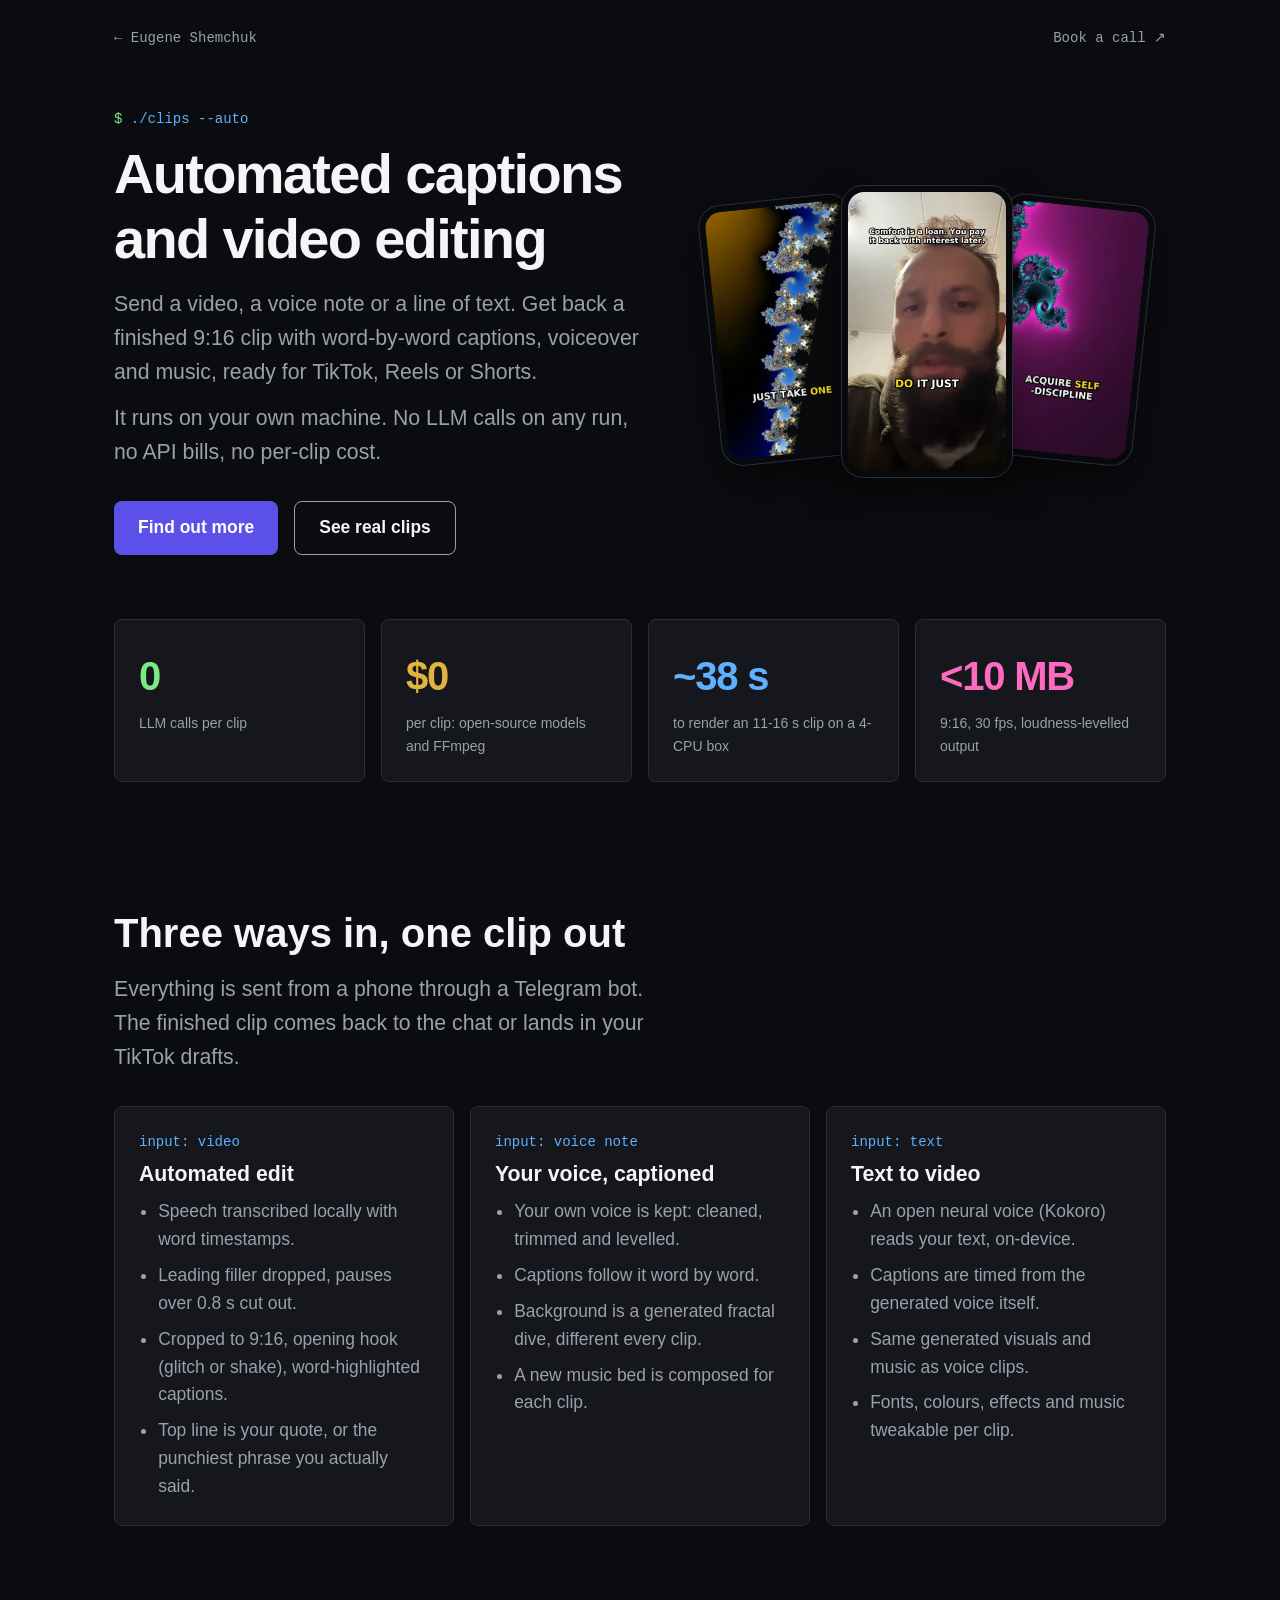
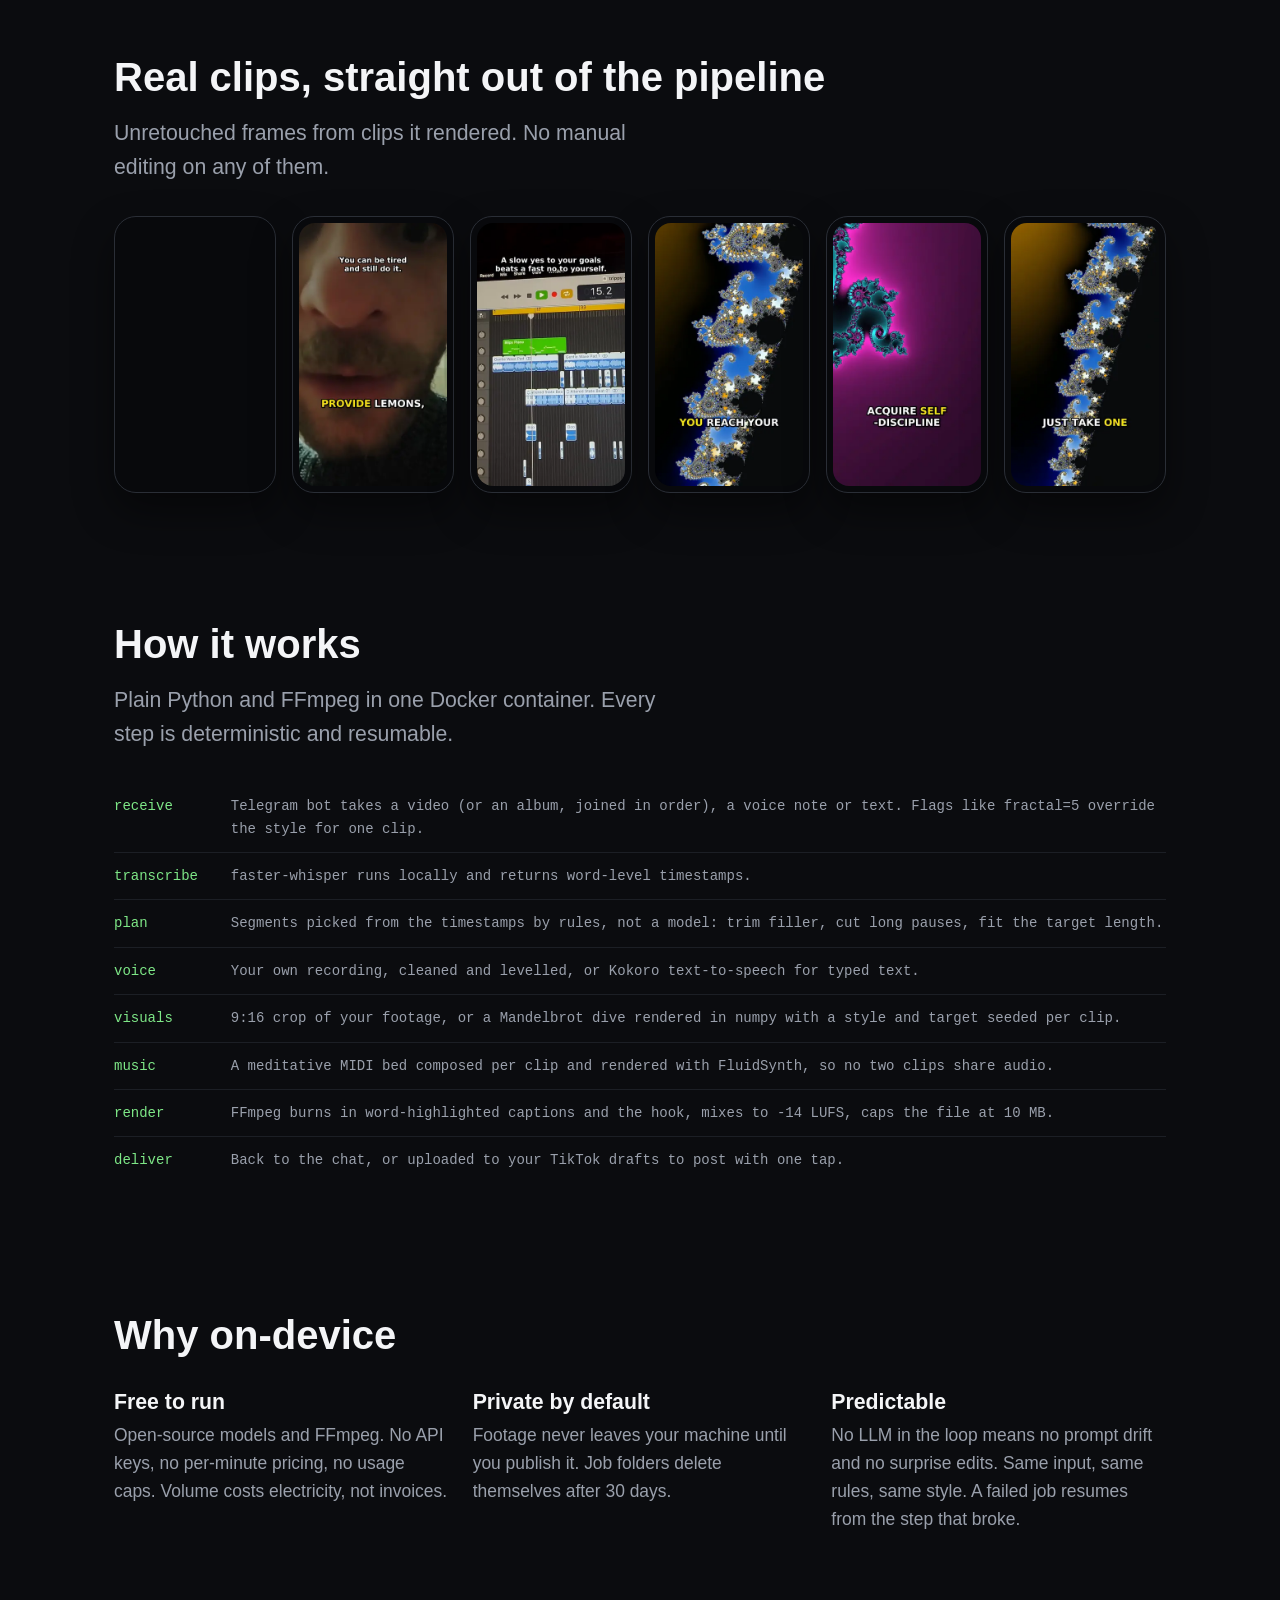
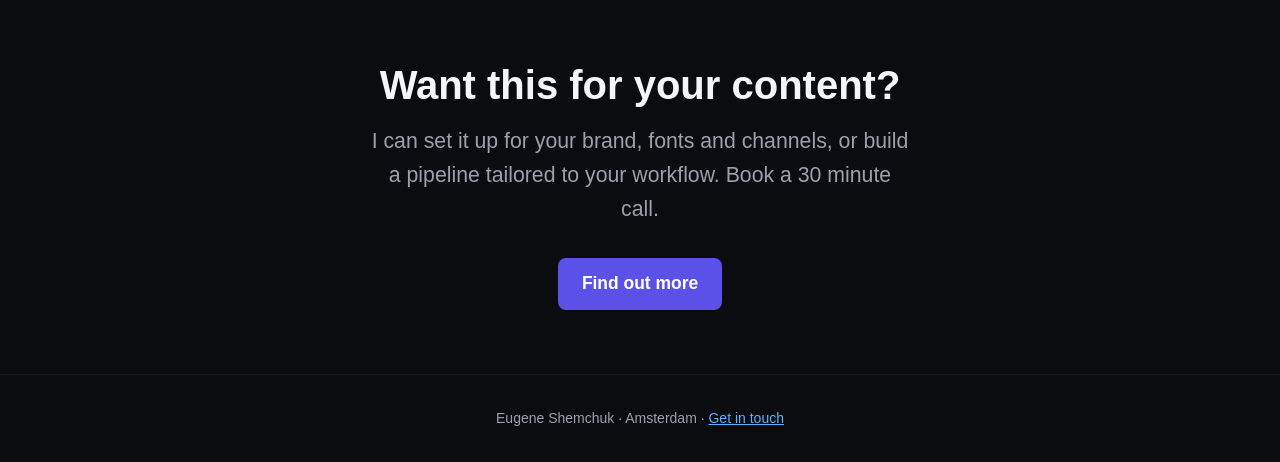
==== clips/index.html @ 726ed142 "Add automated captions card and clips landing page; rename Space mini-game to Pixel Voyager Co-Autho" ====
<!doctype html>
<html lang="en">
<head>
  <meta charset="utf-8" />
  <meta name="viewport" content="width=device-width, initial-scale=1" />
  <title>Automated captions and video editing · Eugene Shemchuk</title>
  <meta name="description" content="An on-device pipeline that turns a video, a voice note or a line of text into a finished vertical clip with word-by-word captions, voiceover and music. No LLM calls and no per-clip cost." />
  <link rel="canonical" href="https://eugeneshemchuk.github.io/Portfolio/clips/" />
  <meta property="og:type" content="website" />
  <meta property="og:title" content="Automated captions and video editing" />
  <meta property="og:description" content="Video, voice or text in. Captioned, edited vertical clip out. Runs on-device, no LLM calls, no per-clip cost." />
  <meta property="og:url" content="https://eugeneshemchuk.github.io/Portfolio/clips/" />
  <meta property="og:image" content="https://eugeneshemchuk.github.io/Portfolio/assets/img/clips/card-960.webp" />
  <link rel="stylesheet" href="../css/tokens.css" />
  <link rel="stylesheet" href="../css/base.css" />
  <style>
    .top { display: flex; align-items: center; justify-content: space-between; gap: var(--space-4); max-width: var(--content-max-width); margin-inline: auto; padding: var(--space-4) var(--gutter); }
    .back { display: inline-flex; align-items: center; min-height: 44px; font-family: var(--font-mono); font-size: var(--fs-sm); color: var(--color-text-muted); text-decoration: none; }
    .back:hover { color: var(--color-text); }
    main section { padding-block: var(--space-8); }
    h2 { font-size: var(--fs-xl); margin-bottom: var(--space-4); }
    .lede { color: var(--color-text-muted); font-size: var(--fs-md); max-width: 46ch; }
    .lede + .lede { margin-top: var(--space-3); }

    /* Hero */
    .hero { display: grid; gap: var(--space-7); align-items: center; padding-block-start: var(--space-6); }
    .hero h1 { font-size: var(--fs-2xl); line-height: var(--line-height-tight); letter-spacing: var(--tracking-display); margin-bottom: var(--space-4); }
    .cta { display: flex; flex-wrap: wrap; gap: var(--space-4); margin-top: var(--space-6); }
    .hero__phones { display: flex; justify-content: center; align-items: center; }
    .hero__phones .phone { width: 34%; max-width: 200px; }
    .hero__phones .phone:nth-child(1) { transform: rotate(-6deg) translateX(14%); }
    .hero__phones .phone:nth-child(2) { position: relative; z-index: 1; width: 38%; max-width: 220px; }
    .hero__phones .phone:nth-child(3) { transform: rotate(6deg) translateX(-14%); }

    /* Phone frame around a 9:16 screenshot */
    .phone { margin: 0; padding: 6px; background: #08090c; border: 1px solid var(--color-border); border-radius: 22px; box-shadow: 0 18px 40px rgb(0 0 0 / 0.45); }
    .phone img { display: block; width: 100%; height: auto; border-radius: 16px; }

    /* Facts strip */
    .facts { display: grid; grid-template-columns: repeat(2, minmax(0, 1fr)); gap: var(--space-4); margin: 0; }
    .facts > div { padding: var(--space-5); background: var(--color-surface); border: 1px solid var(--color-border); border-radius: var(--radius-md); }
    .facts dt { font-size: var(--fs-xl); font-weight: var(--font-weight-bold); letter-spacing: var(--tracking-display); }
    .facts dd { margin: var(--space-1) 0 0; color: var(--color-text-muted); font-size: var(--fs-sm); }
    .facts > div:nth-child(1) dt { color: var(--color-syntax-green); }
    .facts > div:nth-child(2) dt { color: var(--color-syntax-amber); }
    .facts > div:nth-child(3) dt { color: var(--color-accent); }
    .facts > div:nth-child(4) dt { color: var(--color-syntax-pink); }

    /* Inputs */
    .inputs { display: grid; gap: var(--space-4); margin-top: var(--space-6); }
    .inputs article { padding: var(--space-5); background: var(--color-surface); border: 1px solid var(--color-border); border-radius: var(--radius-md); }
    .inputs h3 { font-size: var(--fs-md); margin-bottom: var(--space-3); }
    .inputs .tag { display: block; margin-bottom: var(--space-2); font-family: var(--font-mono); font-size: var(--fs-sm); color: var(--color-accent); }
    .inputs ul { margin: 0; padding-left: 1.1em; color: var(--color-text-muted); }
    .inputs li + li { margin-top: var(--space-2); }

    /* Gallery */
    .gallery { display: grid; grid-template-columns: repeat(2, minmax(0, 1fr)); gap: var(--space-5) var(--space-4); margin-top: var(--space-6); padding: 0; list-style: none; }
    .gallery figcaption { margin-top: var(--space-3); font-family: var(--font-mono); font-size: var(--fs-sm); color: var(--color-text-muted); }
    .gallery figcaption b { display: block; color: var(--color-text); font-weight: var(--font-weight-regular); }

    /* Pipeline log */
    .log { margin: var(--space-6) 0 0; padding: 0; list-style: none; font-family: var(--font-mono); font-size: var(--fs-sm); }
    .log li { display: grid; grid-template-columns: 9ch minmax(0, 1fr); gap: var(--space-4); padding-block: var(--space-3); border-top: 1px solid var(--color-border-soft); }
    .log li:first-child { border-top: 0; }
    .log b { color: var(--color-syntax-green); font-weight: var(--font-weight-regular); }
    .log span { color: var(--color-text-muted); }

    .why { display: grid; gap: var(--space-5); margin-top: var(--space-6); }
    .why h3 { font-size: var(--fs-md); margin-bottom: var(--space-2); }
    .why p { color: var(--color-text-muted); }

    .final { text-align: center; }
    .final .lede { margin-inline: auto; }
    .final .cta { justify-content: center; }

    @media (min-width: 768px) {
      .hero { grid-template-columns: minmax(0, 1.1fr) minmax(0, 1fr); }
      .facts { grid-template-columns: repeat(4, minmax(0, 1fr)); }
      .inputs { grid-template-columns: repeat(3, minmax(0, 1fr)); }
      .gallery { grid-template-columns: repeat(3, minmax(0, 1fr)); gap: var(--space-6); }
      .why { grid-template-columns: repeat(3, minmax(0, 1fr)); }
      .log li { grid-template-columns: 12ch minmax(0, 1fr); }
    }
    @media (min-width: 1024px) {
      .gallery { grid-template-columns: repeat(6, minmax(0, 1fr)); gap: var(--space-4); }
    }
  </style>
</head>
<body>
  <a class="skip-link" href="#main">Skip to content</a>
  <header class="top">
    <a class="back" href="../">← Eugene Shemchuk</a>
    <a class="back" href="https://calendly.com/shemchuk-eugene/30min">Book a call ↗</a>
  </header>

  <main id="main" class="container">
    <section class="hero" aria-labelledby="hero-heading">
      <div>
        <p class="eyebrow">$ ./clips --auto</p>
        <h1 id="hero-heading">Automated captions and video editing</h1>
        <p class="lede">Send a video, a voice note or a line of text. Get back a finished 9:16 clip with word-by-word captions, voiceover and music, ready for TikTok, Reels or Shorts.</p>
        <p class="lede">It runs on your own machine. No LLM calls on any run, no API bills, no per-clip cost.</p>
        <div class="cta">
          <a class="button button--primary" href="https://calendly.com/shemchuk-eugene/30min">Find out more</a>
          <a class="button button--secondary" href="#clips">See real clips</a>
        </div>
      </div>
      <div class="hero__phones" aria-hidden="true">
        <figure class="phone"><img src="../assets/img/clips/drift-blue-360.webp" width="360" height="640" alt="" /></figure>
        <figure class="phone"><img src="../assets/img/clips/face-540.webp" width="540" height="960" alt="" fetchpriority="high" /></figure>
        <figure class="phone"><img src="../assets/img/clips/drift-pink-360.webp" width="360" height="640" alt="" /></figure>
      </div>
    </section>

    <section aria-label="Key facts" style="padding-block-start: 0;">
      <dl class="facts">
        <div><dt>0</dt><dd>LLM calls per clip</dd></div>
        <div><dt>$0</dt><dd>per clip: open-source models and FFmpeg</dd></div>
        <div><dt>~38 s</dt><dd>to render an 11-16 s clip on a 4-CPU box</dd></div>
        <div><dt>&lt;10 MB</dt><dd>9:16, 30 fps, loudness-levelled output</dd></div>
      </dl>
    </section>

    <section aria-labelledby="inputs-heading">
      <h2 id="inputs-heading">Three ways in, one clip out</h2>
      <p class="lede">Everything is sent from a phone through a Telegram bot. The finished clip comes back to the chat or lands in your TikTok drafts.</p>
      <div class="inputs">
        <article>
          <span class="tag">input: video</span>
          <h3>Automated edit</h3>
          <ul>
            <li>Speech transcribed locally with word timestamps.</li>
            <li>Leading filler dropped, pauses over 0.8 s cut out.</li>
            <li>Cropped to 9:16, opening hook (glitch or shake), word-highlighted captions.</li>
            <li>Top line is your quote, or the punchiest phrase you actually said.</li>
          </ul>
        </article>
        <article>
          <span class="tag">input: voice note</span>
          <h3>Your voice, captioned</h3>
          <ul>
            <li>Your own voice is kept: cleaned, trimmed and levelled.</li>
            <li>Captions follow it word by word.</li>
            <li>Background is a generated fractal dive, different every clip.</li>
            <li>A new music bed is composed for each clip.</li>
          </ul>
        </article>
        <article>
          <span class="tag">input: text</span>
          <h3>Text to video</h3>
          <ul>
            <li>An open neural voice (Kokoro) reads your text, on-device.</li>
            <li>Captions are timed from the generated voice itself.</li>
            <li>Same generated visuals and music as voice clips.</li>
            <li>Fonts, colours, effects and music tweakable per clip.</li>
          </ul>
        </article>
      </div>
    </section>

    <section id="clips" aria-labelledby="clips-heading">
      <h2 id="clips-heading">Real clips, straight out of the pipeline</h2>
      <p class="lede">Unretouched frames from clips it rendered. No manual editing on any of them.</p>
      <ul class="gallery">
        <li><figure class="phone"><img src="../assets/img/clips/face-360.webp" srcset="../assets/img/clips/face-360.webp 360w, ../assets/img/clips/face-540.webp 540w" sizes="(min-width: 1024px) 170px, (min-width: 768px) 30vw, 45vw" width="360" height="640" alt="Talking-head video with a quote on top and the caption 'DO IT JUST', current word highlighted in yellow" loading="lazy" decoding="async" /></figure></li>
        <li><figure class="phone"><img src="../assets/img/clips/closeup-360.webp" srcset="../assets/img/clips/closeup-360.webp 360w, ../assets/img/clips/closeup-540.webp 540w" sizes="(min-width: 1024px) 170px, (min-width: 768px) 30vw, 45vw" width="360" height="640" alt="Close-up selfie video with the caption 'PROVIDE LEMONS'" loading="lazy" decoding="async" /></figure></li>
        <li><figure class="phone"><img src="../assets/img/clips/screen-360.webp" srcset="../assets/img/clips/screen-360.webp 360w, ../assets/img/clips/screen-540.webp 540w" sizes="(min-width: 1024px) 170px, (min-width: 768px) 30vw, 45vw" width="360" height="640" alt="Screen recording of a music app with a quote overlaid on top" loading="lazy" decoding="async" /></figure></li>
        <li><figure class="phone"><img src="../assets/img/clips/drift-gold-360.webp" srcset="../assets/img/clips/drift-gold-360.webp 360w, ../assets/img/clips/drift-gold-540.webp 540w" sizes="(min-width: 1024px) 170px, (min-width: 768px) 30vw, 45vw" width="360" height="640" alt="Text-to-video clip over a blue and gold fractal with the caption 'YOU REACH YOUR'" loading="lazy" decoding="async" /></figure></li>
        <li><figure class="phone"><img src="../assets/img/clips/drift-pink-360.webp" srcset="../assets/img/clips/drift-pink-360.webp 360w, ../assets/img/clips/drift-pink-540.webp 540w" sizes="(min-width: 1024px) 170px, (min-width: 768px) 30vw, 45vw" width="360" height="640" alt="Clip over a magenta and cyan fractal with the caption 'ACQUIRE SELF-DISCIPLINE'" loading="lazy" decoding="async" /></figure></li>
        <li><figure class="phone"><img src="../assets/img/clips/drift-blue-360.webp" srcset="../assets/img/clips/drift-blue-360.webp 360w, ../assets/img/clips/drift-blue-540.webp 540w" sizes="(min-width: 1024px) 170px, (min-width: 768px) 30vw, 45vw" width="360" height="640" alt="Clip over a fractal edge with the caption 'JUST TAKE ONE'" loading="lazy" decoding="async" /></figure></li>
      </ul>
    </section>

    <section aria-labelledby="how-heading">
      <h2 id="how-heading">How it works</h2>
      <p class="lede">Plain Python and FFmpeg in one Docker container. Every step is deterministic and resumable.</p>
      <ol class="log">
        <li><b>receive</b><span>Telegram bot takes a video (or an album, joined in order), a voice note or text. Flags like <code>fractal=5</code> override the style for one clip.</span></li>
        <li><b>transcribe</b><span>faster-whisper runs locally and returns word-level timestamps.</span></li>
        <li><b>plan</b><span>Segments picked from the timestamps by rules, not a model: trim filler, cut long pauses, fit the target length.</span></li>
        <li><b>voice</b><span>Your own recording, cleaned and levelled, or Kokoro text-to-speech for typed text.</span></li>
        <li><b>visuals</b><span>9:16 crop of your footage, or a Mandelbrot dive rendered in numpy with a style and target seeded per clip.</span></li>
        <li><b>music</b><span>A meditative MIDI bed composed per clip and rendered with FluidSynth, so no two clips share audio.</span></li>
        <li><b>render</b><span>FFmpeg burns in word-highlighted captions and the hook, mixes to -14 LUFS, caps the file at 10 MB.</span></li>
        <li><b>deliver</b><span>Back to the chat, or uploaded to your TikTok drafts to post with one tap.</span></li>
      </ol>
    </section>

    <section aria-labelledby="why-heading">
      <h2 id="why-heading">Why on-device</h2>
      <div class="why">
        <div><h3>Free to run</h3><p>Open-source models and FFmpeg. No API keys, no per-minute pricing, no usage caps. Volume costs electricity, not invoices.</p></div>
        <div><h3>Private by default</h3><p>Footage never leaves your machine until you publish it. Job folders delete themselves after 30 days.</p></div>
        <div><h3>Predictable</h3><p>No LLM in the loop means no prompt drift and no surprise edits. Same input, same rules, same style. A failed job resumes from the step that broke.</p></div>
      </div>
    </section>

    <section class="final" aria-labelledby="final-heading">
      <h2 id="final-heading">Want this for your content?</h2>
      <p class="lede">I can set it up for your brand, fonts and channels, or build a pipeline tailored to your workflow. Book a 30 minute call.</p>
      <div class="cta">
        <a class="button button--primary" href="https://calendly.com/shemchuk-eugene/30min">Find out more</a>
      </div>
    </section>
  </main>

  <footer class="site-footer">
    <p>Eugene Shemchuk · Amsterdam · <a href="../#contact">Get in touch</a></p>
  </footer>
</body>
</html>
---- css/tokens.css ----
:root {
  /* Colour — dark-first, restrained. Checked against WCAG AA on --color-bg. */
  --color-bg: #0b0c0f;
  --color-surface: #15171c;
  --color-card: #1a1c22;      /* work cards: lifted so dark logos read */
  --color-card-glow: #1f2229; /* work cards: centre highlight */
  --color-text: #f4f5f7;
  --color-text-muted: #9aa0ac;
  --color-accent: #5eb1ff;
  --color-border: #2a2e36;
  --color-border-soft: #1c1f25; /* faint hairline, decorative only */
  --canvas-opacity-narrow: 0.4; /* hero network behind text on <768px */

  /* Primary button — indigo-violet. White text 5.6:1; button vs bg 3.5:1, vs surface 3.2:1 */
  --color-button: #5b50e8;
  --color-button-hover: #4a3fd6;
  --color-on-button: #ffffff;

  /* Syntax-style accents — used sparingly for terminal/editor colour cues. All AA-checked on bg/surface. */
  --color-syntax-green: #7ee787;
  --color-syntax-pink: #ff6ac1;
  --color-syntax-amber: #e3b341;
  --color-syntax-purple: #c792ea;
  --color-syntax-cyan: #56d4dd;
  --color-syntax-orange: #ffa657;

  /* Decorative-only traffic-light dots (terminal window chrome), no text-contrast requirement */
  --color-dot-red: #ff5f57;
  --color-dot-amber: #febc2e;
  --color-dot-green: #28c840;

  /* Font family — system stack (chosen over a self-hosted font: zero requests, zero CLS risk) */
  --font-sans: -apple-system, BlinkMacSystemFont, "Segoe UI", Roboto, Helvetica, Arial, sans-serif;
  /* Terminal chrome only — system monospace, no extra font file/request */
  --font-mono: ui-monospace, SFMono-Regular, "SF Mono", Menlo, Consolas, "Liberation Mono", monospace;
  /* Nav links — Sublime Text's default editor fonts (Menlo on Mac, Consolas on Windows) */
  --font-code: Menlo, Consolas, "DejaVu Sans Mono", "Liberation Mono", monospace;
  --font-weight-regular: 400;
  --font-weight-bold: 700;

  /* Type scale — fluid, clamp(min, preferred, max) */
  --fs-sm: clamp(0.8125rem, 0.78rem + 0.15vw, 0.875rem);
  --fs-base: clamp(1rem, 0.97rem + 0.15vw, 1.125rem);
  --fs-md: clamp(1.125rem, 1.05rem + 0.35vw, 1.375rem);
  --fs-lg: clamp(1.375rem, 1.2rem + 0.8vw, 1.75rem);
  --fs-xl: clamp(1.75rem, 1.45rem + 1.4vw, 2.5rem);
  --fs-2xl: clamp(2.25rem, 1.7rem + 2.4vw, 3.5rem);
  --fs-3xl: clamp(2.75rem, 1.9rem + 3.8vw, 4.75rem);
  --fs-display: clamp(3rem, 1.6rem + 7vw, 7.5rem); /* hero hook line */
  --tracking-display: -0.03em;

  --line-height-tight: 1.15;
  --line-height-snug: 1.45;
  --line-height-base: 1.6;

  /* Spacing scale — 4px base */
  --space-1: 0.25rem;
  --space-2: 0.5rem;
  --space-3: 0.75rem;
  --space-4: 1rem;
  --space-5: 1.5rem;
  --space-6: 2rem;
  --space-7: 3rem;
  --space-8: 4rem;
  --space-9: 6rem;

  /* Radii */
  --radius-sm: 4px;
  --radius-md: 8px;
  --radius-lg: 16px;

  /* Motion */
  --duration-fast: 120ms;
  --duration-base: 180ms;
  --duration-slow: 200ms;
  --ease-standard: cubic-bezier(0.4, 0, 0.2, 1);
  --duration-egg: 450ms; /* easter egg: dot hop + bubble pop */
  --ease-pop: cubic-bezier(0.34, 1.56, 0.64, 1);
  --duration-glitch: 415ms; /* hero one-shot glitch */
  --delay-glitch: 250ms;

  /* Layout */
  --content-max-width: 1100px;
  --gutter: clamp(1rem, 4vw, 1.5rem);
  --header-height: 64px;
}
---- css/base.css ----
/* Reset */
*,
*::before,
*::after {
  box-sizing: border-box;
}

* {
  margin: 0;
}

html {
  -webkit-text-size-adjust: 100%;
  scroll-behavior: smooth;
}

img,
picture,
svg,
video {
  display: block;
  max-width: 100%;
  height: auto;
}

input,
button,
textarea,
select {
  font: inherit;
}

ul[class],
ol[class] {
  list-style: none;
  padding: 0;
}

@media (prefers-reduced-motion: reduce) {
  html {
    scroll-behavior: auto;
  }

  *,
  *::before,
  *::after {
    animation-duration: 0.01ms !important;
    animation-iteration-count: 1 !important;
    transition-duration: 0.01ms !important;
    scroll-behavior: auto !important;
  }
}

/* Typography */
body {
  min-height: 100vh;
  background: var(--color-bg);
  color: var(--color-text);
  font-family: var(--font-sans);
  font-weight: var(--font-weight-regular);
  font-size: var(--fs-base);
  line-height: var(--line-height-base);
}

h1,
h2,
h3 {
  line-height: var(--line-height-tight);
  font-weight: var(--font-weight-bold);
}

h1 {
  font-size: var(--fs-3xl);
}

h2 {
  font-size: var(--fs-2xl);
  margin-bottom: var(--space-5);
}

h3 {
  font-size: var(--fs-lg);
}

p {
  max-width: 65ch;
}

a {
  color: var(--color-accent);
}

a:focus-visible,
button:focus-visible,
summary:focus-visible {
  outline: 2px solid var(--color-accent);
  outline-offset: 2px;
}

.visually-hidden {
  position: absolute;
  width: 1px;
  height: 1px;
  overflow: hidden;
  clip: rect(0 0 0 0);
  white-space: nowrap;
}

/* Skip link */
.skip-link {
  position: absolute;
  top: -100%;
  left: var(--space-4);
  z-index: 100;
  padding: var(--space-2) var(--space-4);
  background: var(--color-accent);
  color: var(--color-bg);
  border-radius: var(--radius-sm);
  text-decoration: none;
  font-weight: var(--font-weight-bold);
  transition: top var(--duration-fast) var(--ease-standard);
}

.skip-link:focus {
  top: var(--space-4);
}

/* Layout primitives */
.container {
  max-width: var(--content-max-width);
  margin-inline: auto;
  padding-inline: var(--gutter);
}

main section {
  padding-block: var(--space-9);
}

/* Header / nav */
.site-header {
  position: sticky;
  top: 0;
  z-index: 50;
  background: var(--color-bg);
  border-bottom: 1px solid var(--color-surface);
}

.nav {
  position: relative;
  display: flex;
  align-items: center;
  justify-content: space-between;
  gap: var(--space-4);
  max-width: var(--content-max-width);
  margin-inline: auto;
  padding-inline: var(--gutter);
  min-height: var(--header-height);
}

.nav__logo {
  font-weight: var(--font-weight-bold);
  text-decoration: none;
  color: var(--color-text);
}

.nav__toggle {
  display: none;
  align-items: center;
  justify-content: center;
  min-height: 44px;
  min-width: 44px;
  background: none;
  border: 1px solid var(--color-text-muted);
  border-radius: var(--radius-sm);
  color: var(--color-text);
  padding: var(--space-2) var(--space-3);
}

.nav__menu {
  display: flex;
  flex-wrap: wrap;
  gap: var(--space-5);
}

/* Each link lights up in its own editor syntax colour on hover/active, in menu order */
.nav__menu li:nth-child(1) { --link-color: var(--color-accent); }
.nav__menu li:nth-child(2) { --link-color: var(--color-syntax-green); }
.nav__menu li:nth-child(3) { --link-color: var(--color-syntax-pink); }
.nav__menu li:nth-child(4) { --link-color: var(--color-syntax-amber); }
.nav__menu li:nth-child(5) { --link-color: var(--color-syntax-purple); }
.nav__menu li:nth-child(6) { --link-color: var(--color-syntax-cyan); }
.nav__menu li:nth-child(7) { --link-color: var(--color-syntax-orange); }

.nav__menu a {
  display: inline-block;
  padding-block: var(--space-3);
  color: var(--color-text);
  font-family: var(--font-code);
  font-size: var(--fs-sm);
  text-decoration: underline 2px transparent;
  text-underline-offset: 6px;
  transition: color var(--duration-fast) var(--ease-standard),
    text-decoration-color var(--duration-fast) var(--ease-standard);
}

.nav__menu a:hover,
.nav__menu a.is-active {
  color: var(--link-color);
  text-decoration-color: currentColor;
}

@media (max-width: 900px) {
  html.js .nav__toggle {
    display: inline-flex;
  }

  html.js .nav__menu {
    display: none;
    position: absolute;
    top: 100%;
    left: 0;
    right: 0;
    flex-direction: column;
    gap: var(--space-4);
    padding: var(--space-4) var(--gutter);
    background: var(--color-bg);
    border-bottom: 1px solid var(--color-surface);
  }

  html.js .nav__menu.is-open {
    display: flex;
  }
}

/* Footer */
.site-footer {
  border-top: 1px solid var(--color-surface);
  padding: var(--space-6) var(--gutter);
  text-align: center;
  color: var(--color-text-muted);
  font-size: var(--fs-sm);
}

.site-footer p {
  margin-inline: auto;
}

/* Buttons */
.button {
  display: inline-flex;
  align-items: center;
  justify-content: center;
  min-height: 44px;
  padding: var(--space-3) var(--space-5);
  border-radius: var(--radius-md);
  text-decoration: none;
  font-weight: var(--font-weight-bold);
  transition: background var(--duration-fast) var(--ease-standard),
    color var(--duration-fast) var(--ease-standard),
    border-color var(--duration-fast) var(--ease-standard);
}

.button--primary {
  background: var(--color-button);
  color: var(--color-on-button);
}

.button--primary:hover {
  background: var(--color-button-hover);
}

.button--secondary {
  background: transparent;
  color: var(--color-text);
  border: 1px solid var(--color-text-muted);
}

.button--secondary:hover {
  border-color: var(--color-text);
}

/* Terminal window chrome — reused across hero + work cards */
.terminal {
  background: var(--color-surface);
  border: 1px solid var(--color-border);
  border-radius: var(--radius-md);
  overflow: hidden;
}

.terminal__bar {
  display: flex;
  align-items: center;
  gap: var(--space-2);
  padding: var(--space-3) var(--space-4);
  background: var(--color-bg);
  border-bottom: 1px solid var(--color-border);
}

.terminal__dot {
  width: 10px;
  height: 10px;
  border-radius: 50%;
  flex-shrink: 0;
}

.terminal__dot:nth-child(1) {
  background: var(--color-dot-red);
}

.terminal__dot:nth-child(2) {
  background: var(--color-dot-amber);
}

.terminal__dot:nth-child(3) {
  background: var(--color-dot-green);
}

/* Easter egg (js/egg.js): clicked dots hop, a bubble pops up then dissolves */
.terminal__dot.is-hopping {
  animation: dot-hop var(--duration-egg) var(--ease-standard);
}

@keyframes dot-hop {
  30% { transform: translateY(-9px) scale(1.15); }
  55% { transform: translateY(0) scale(1.2, 0.8); }
  75% { transform: translateY(-3px); }
}

/* Pixel-dissolve overlays (js/egg.js); bubbles sit above the sticky header */
.pixel-overlay {
  position: absolute;
  z-index: 40;
  pointer-events: none;
}

.egg {
  z-index: 60;
  transform-origin: var(--egg-origin, 50% 100%);
  animation: egg-pop var(--duration-egg) var(--ease-pop);
}

@keyframes egg-pop {
  from { transform: translateY(8px) scale(0.4); opacity: 0; }
}

.terminal__title {
  margin-left: var(--space-2);
  font-family: var(--font-mono);
  font-size: var(--fs-sm);
  color: var(--color-text-muted);
  overflow: hidden;
  text-overflow: ellipsis;
  white-space: nowrap;
}

.terminal__body {
  padding: var(--space-6) var(--space-5);
}

/* Prompt-style eyebrow label, precedes section headings */
.eyebrow {
  display: block;
  font-family: var(--font-mono);
  font-size: var(--fs-sm);
  color: var(--color-accent);
  margin-bottom: var(--space-3);
}

.eyebrow::first-letter {
  color: var(--color-syntax-green);
}

.eyebrow--typed {
  display: inline-block;
  overflow: hidden;
  white-space: nowrap;
  border-right: 2px solid var(--color-accent);
  width: 0;
  animation: typing 0.6s steps(var(--type-steps, 10)) 0.15s both,
    caret-blink 0.8s step-end infinite;
}

@keyframes typing {
  from {
    width: 0;
  }
  to {
    width: var(--type-width, 10ch);
  }
}

@keyframes caret-blink {
  50% {
    border-color: transparent;
  }
}

/* Scroll reveal — progressive enhancement only, gated on html.js */
html.js .reveal {
  opacity: 0;
  transform: translateY(12px);
  transition: opacity var(--duration-slow) var(--ease-standard),
    transform var(--duration-slow) var(--ease-standard);
}

html.js .reveal.is-visible {
  opacity: 1;
  transform: none;
}
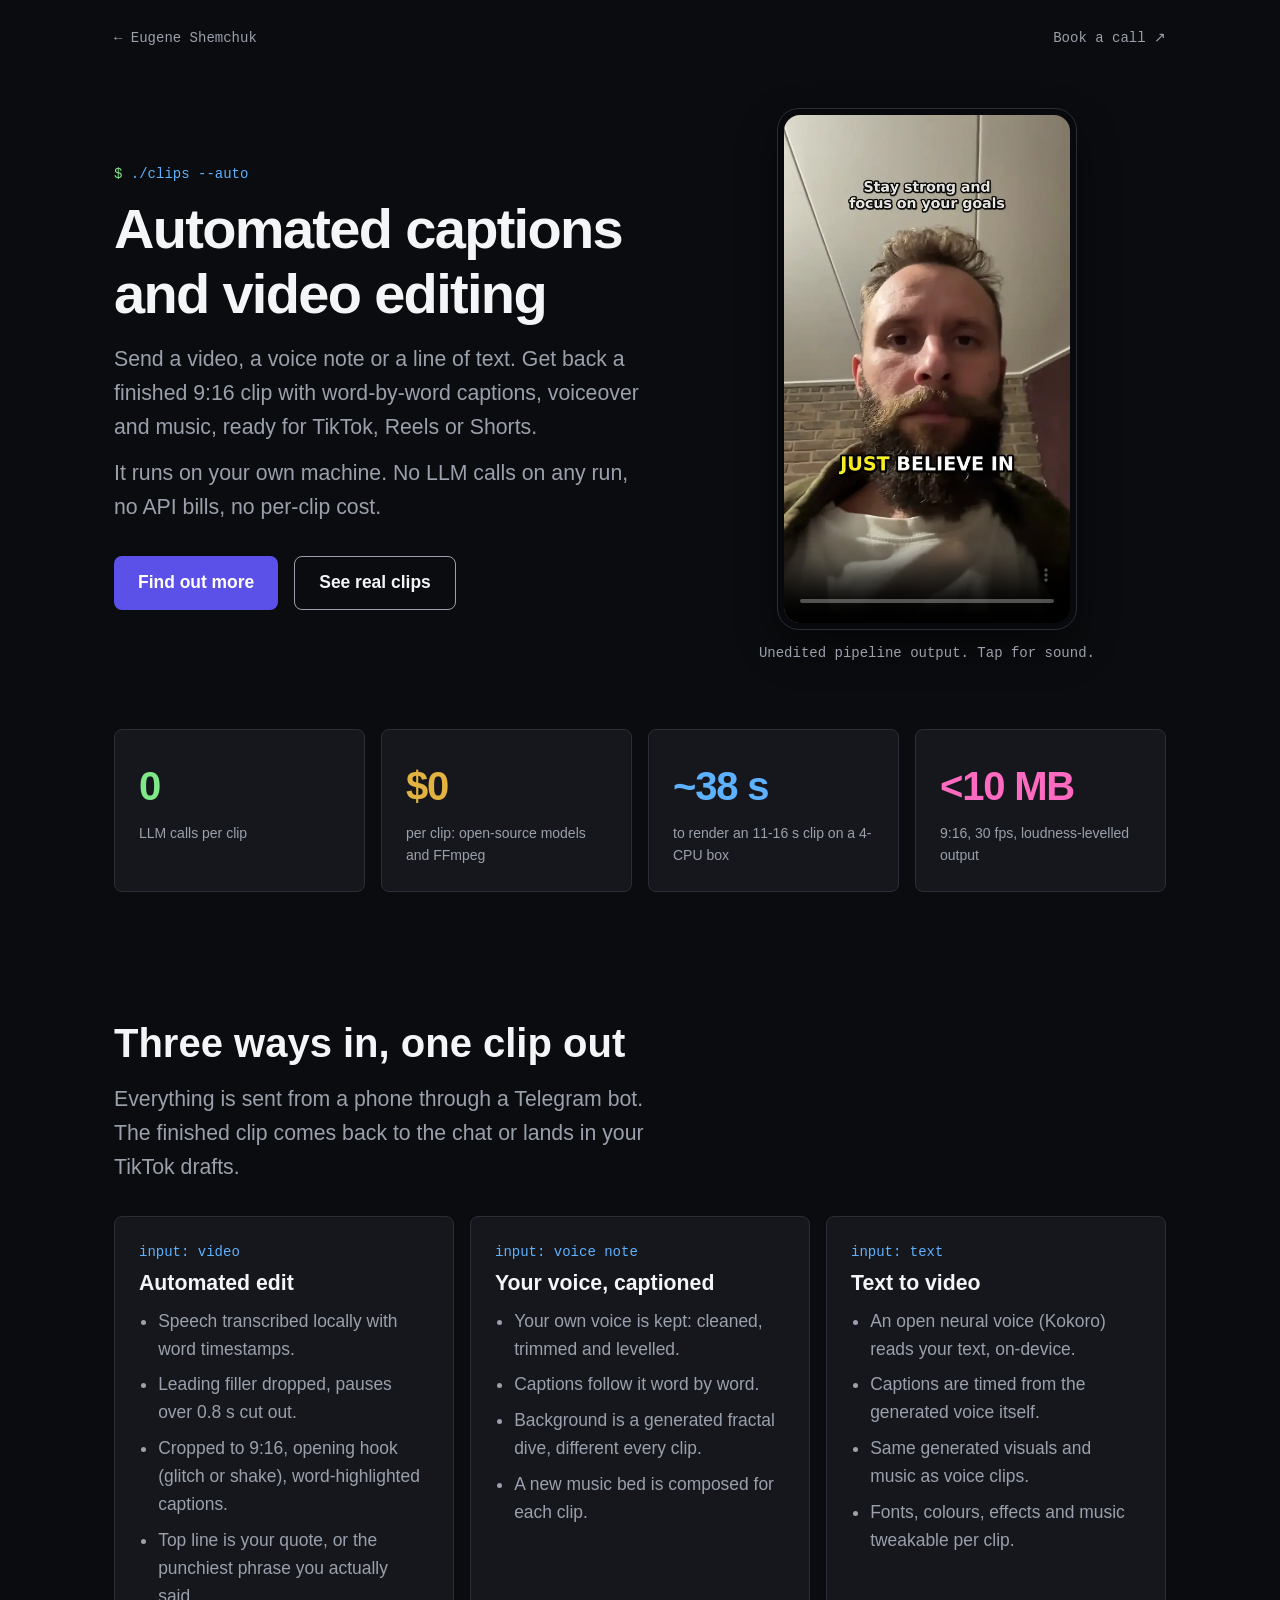
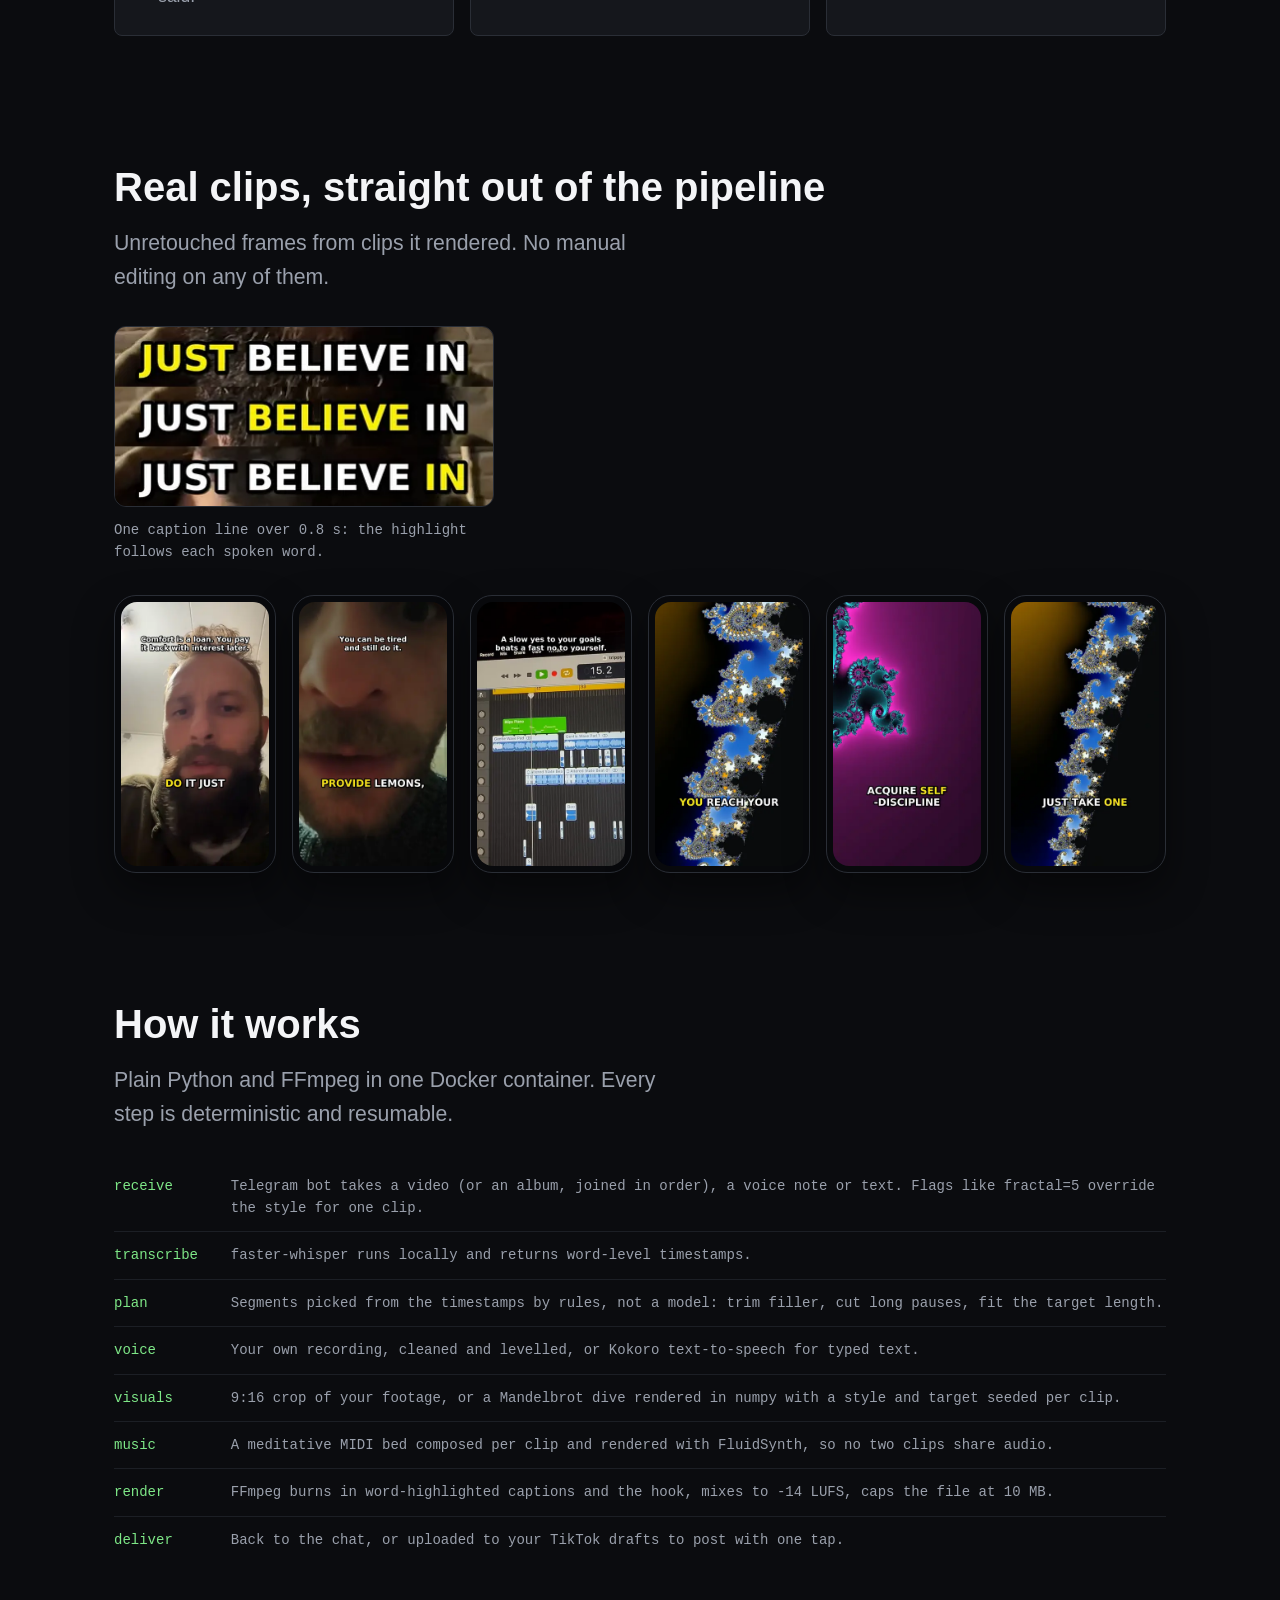
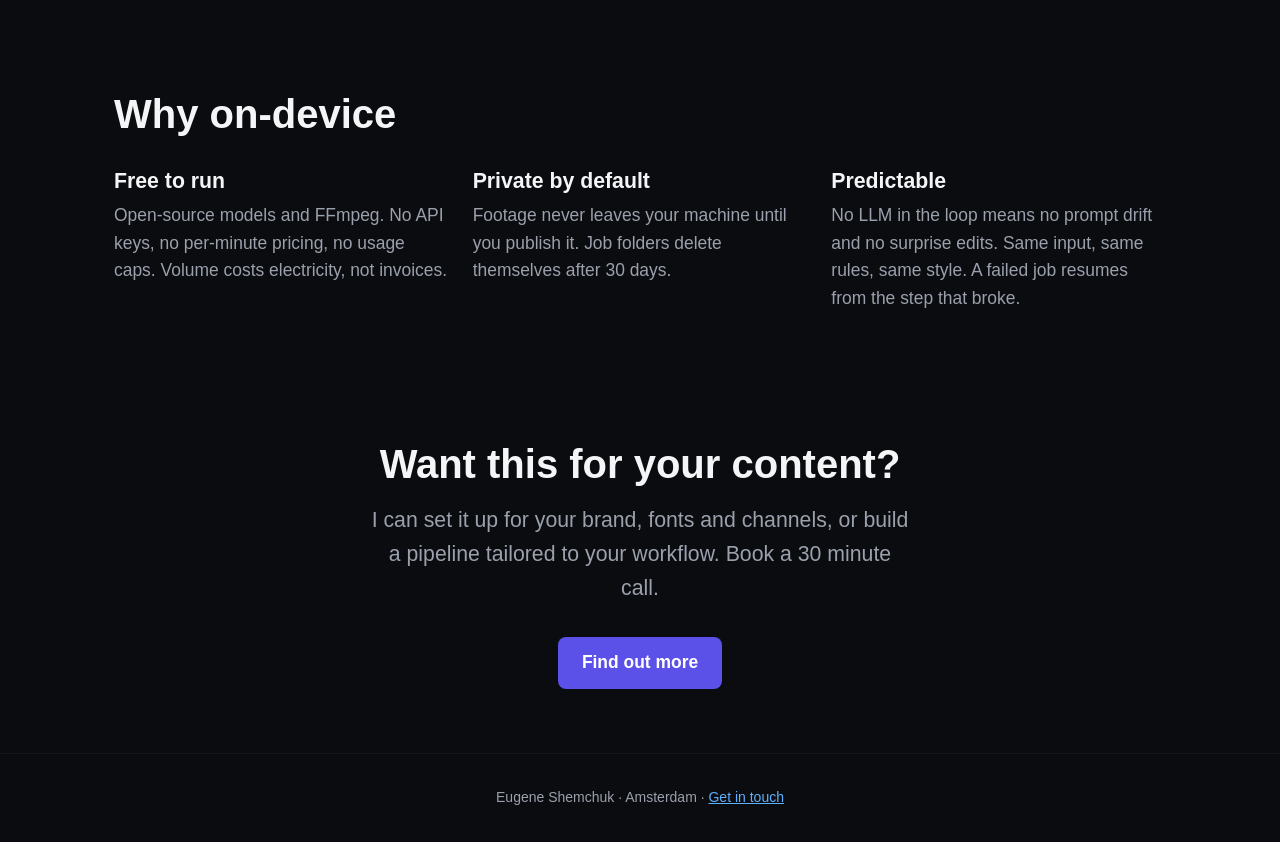
==== commit 87361f3e: "Move clips card into Other work; add demo video and word-highlight strip to clips page - Home: repla" ====
--- a/clips/index.html
+++ b/clips/index.html
@@ -26,15 +26,17 @@
     .hero { display: grid; gap: var(--space-7); align-items: center; padding-block-start: var(--space-6); }
     .hero h1 { font-size: var(--fs-2xl); line-height: var(--line-height-tight); letter-spacing: var(--tracking-display); margin-bottom: var(--space-4); }
     .cta { display: flex; flex-wrap: wrap; gap: var(--space-4); margin-top: var(--space-6); }
-    .hero__phones { display: flex; justify-content: center; align-items: center; }
-    .hero__phones .phone { width: 34%; max-width: 200px; }
-    .hero__phones .phone:nth-child(1) { transform: rotate(-6deg) translateX(14%); }
-    .hero__phones .phone:nth-child(2) { position: relative; z-index: 1; width: 38%; max-width: 220px; }
-    .hero__phones .phone:nth-child(3) { transform: rotate(6deg) translateX(-14%); }
+    .hero__demo { display: flex; flex-direction: column; align-items: center; gap: var(--space-3); margin: 0; }
+    .hero__demo .phone { width: 72%; max-width: 300px; }
+    .hero__demo figcaption, .highlight figcaption { font-family: var(--font-mono); font-size: var(--fs-sm); color: var(--color-text-muted); }
+
+    /* Word-highlight proof strip */
+    .highlight { margin: var(--space-6) 0 0; max-width: 380px; }
+    .highlight img { display: block; width: 100%; height: auto; border-radius: 12px; border: 1px solid var(--color-border); margin-bottom: var(--space-3); }
 
     /* Phone frame around a 9:16 screenshot */
     .phone { margin: 0; padding: 6px; background: #08090c; border: 1px solid var(--color-border); border-radius: 22px; box-shadow: 0 18px 40px rgb(0 0 0 / 0.45); }
-    .phone img { display: block; width: 100%; height: auto; border-radius: 16px; }
+    .phone img, .phone video { display: block; width: 100%; height: auto; border-radius: 16px; }
 
     /* Facts strip */
     .facts { display: grid; grid-template-columns: repeat(2, minmax(0, 1fr)); gap: var(--space-4); margin: 0; }
@@ -106,11 +108,12 @@
           <a class="button button--secondary" href="#clips">See real clips</a>
         </div>
       </div>
-      <div class="hero__phones" aria-hidden="true">
-        <figure class="phone"><img src="../assets/img/clips/drift-blue-360.webp" width="360" height="640" alt="" /></figure>
-        <figure class="phone"><img src="../assets/img/clips/face-540.webp" width="540" height="960" alt="" fetchpriority="high" /></figure>
-        <figure class="phone"><img src="../assets/img/clips/drift-pink-360.webp" width="360" height="640" alt="" /></figure>
-      </div>
+      <figure class="hero__demo">
+        <div class="phone">
+          <video class="demo-video" src="../assets/video/clips-demo-540.mp4" poster="../assets/img/clips/demo-poster.webp" width="540" height="960" muted loop playsinline controls preload="none" aria-label="A 9-second clip rendered by the pipeline from a raw selfie video: cropped to 9:16, quote on top, captions highlighted word by word"></video>
+        </div>
+        <figcaption>Unedited pipeline output. Tap for sound.</figcaption>
+      </figure>
     </section>
 
     <section aria-label="Key facts" style="padding-block-start: 0;">
@@ -162,6 +165,10 @@
     <section id="clips" aria-labelledby="clips-heading">
       <h2 id="clips-heading">Real clips, straight out of the pipeline</h2>
       <p class="lede">Unretouched frames from clips it rendered. No manual editing on any of them.</p>
+      <figure class="highlight">
+        <img src="../assets/img/clips/highlight-760.webp" srcset="../assets/img/clips/highlight-380.webp 380w, ../assets/img/clips/highlight-760.webp 760w" sizes="(min-width: 420px) 380px, 92vw" width="760" height="360" alt="The caption 'JUST BELIEVE IN' in three consecutive moments of one clip, with the yellow highlight moving from JUST to BELIEVE to IN as each word is spoken" loading="lazy" decoding="async" />
+        <figcaption>One caption line over 0.8 s: the highlight follows each spoken word.</figcaption>
+      </figure>
       <ul class="gallery">
         <li><figure class="phone"><img src="../assets/img/clips/face-360.webp" srcset="../assets/img/clips/face-360.webp 360w, ../assets/img/clips/face-540.webp 540w" sizes="(min-width: 1024px) 170px, (min-width: 768px) 30vw, 45vw" width="360" height="640" alt="Talking-head video with a quote on top and the caption 'DO IT JUST', current word highlighted in yellow" loading="lazy" decoding="async" /></figure></li>
         <li><figure class="phone"><img src="../assets/img/clips/closeup-360.webp" srcset="../assets/img/clips/closeup-360.webp 360w, ../assets/img/clips/closeup-540.webp 540w" sizes="(min-width: 1024px) 170px, (min-width: 768px) 30vw, 45vw" width="360" height="640" alt="Close-up selfie video with the caption 'PROVIDE LEMONS'" loading="lazy" decoding="async" /></figure></li>
@@ -208,5 +215,15 @@
   <footer class="site-footer">
     <p>Eugene Shemchuk · Amsterdam · <a href="../#contact">Get in touch</a></p>
   </footer>
+  <script>
+    // Autoplay the muted demo only while on screen, never under reduced motion
+    (function () {
+      var v = document.querySelector('.demo-video');
+      if (!v || !('IntersectionObserver' in window) || matchMedia('(prefers-reduced-motion: reduce)').matches) return;
+      new IntersectionObserver(function (e) {
+        if (e[0].isIntersecting) { var p = v.play(); if (p) p.catch(function () {}); } else v.pause();
+      }, { threshold: 0.5 }).observe(v);
+    })();
+  </script>
 </body>
 </html>
